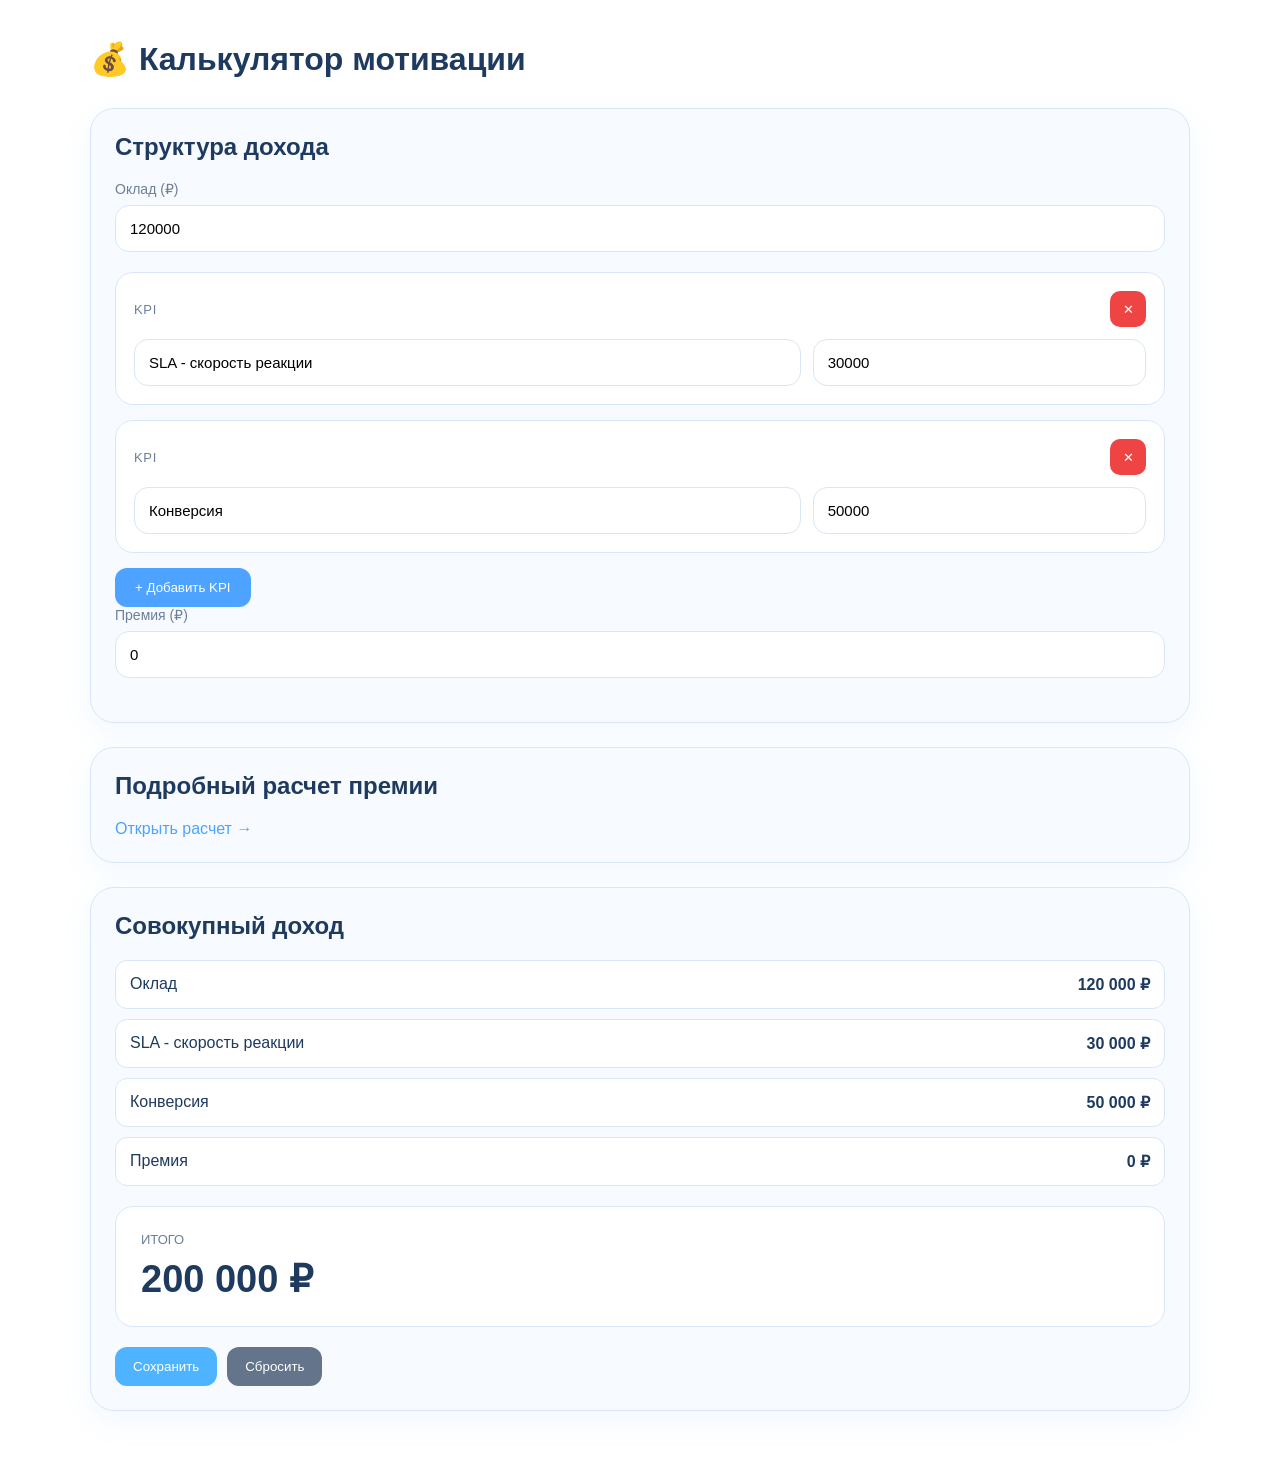
==== index.html @ 9e6716f8 "Add files via upload" ====
<!DOCTYPE html>
<html lang="ru">

<head>
    <meta charset="UTF-8">
    <meta name="viewport" content="width=device-width, initial-scale=1.0">
    <title>Калькулятор мотивации</title>

    <link rel="stylesheet" href="styles.css">
</head>

<body>

<div class="container">

    <h1>💰 Калькулятор мотивации</h1>

    <div class="card">

        <h2>Структура дохода</h2>

        <div class="field-group">

            <label>Оклад (₽)</label>

            <input
                type="number"
                id="salary"
                value="120000"
                placeholder="Введите оклад">

        </div>

        <div id="kpiContainer">

        </div>

        <button
            class="add-btn"
            onclick="addKPI()">

            + Добавить KPI

        </button>

        <div class="field-group premium-block">

            <label>Премия (₽)</label>

            <input
                type="number"
                id="premiumAmount"
                value="0"
                placeholder="Введите сумму премии">

        </div>

    </div>

    <div class="card">

        <h2>Подробный расчет премии</h2>

        <input
            type="hidden"
            id="premiumLink"
            value="https://lesookaya.github.io/-sales--/premium-calculator/">

        <div id="linkPreview"></div>

    </div>

    <div class="card">

        <h2>Совокупный доход</h2>

        <div
            id="incomeBreakdown"
            class="income-breakdown">

        </div>

        <div class="metric">

            <div class="metric-title">

                ИТОГО

            </div>

            <div
                class="metric-value"
                id="totalIncome">

                0 ₽

            </div>

        </div>

        <div class="footer">

            <button
                class="save-btn"
                onclick="saveSettings()">

                Сохранить

            </button>

            <button
                class="reset-btn"
                onclick="resetSettings()">

                Сбросить

            </button>

        </div>

    </div>

</div>

<script src="script.js"></script>

</body>

</html>
---- styles.css ----
:root {

    --bg: #ffffff;

    --card: #f7fbff;

    --card-hover: #eef7ff;

    --accent: #4da3ff;

    --accent-hover: #2f8df7;

    --success: #4fb4ff;

    --danger: #ef4444;

    --text: #1e3a5f;

    --muted: #6b7f99;

    --border: #d7e7f7;

}

* {

    margin: 0;
    padding: 0;
    box-sizing: border-box;

}

body {

    font-family: Inter, Segoe UI, sans-serif;

    background: var(--bg);

    color: var(--text);

    padding: 40px;

}

.container {

    max-width: 1100px;

    margin: 0 auto;

}

h1 {

    margin-bottom: 30px;

}

h2 {

    margin-bottom: 20px;

}

.card {

    background: var(--card);

    border: 1px solid var(--border);

    border-radius: 24px;

    padding: 24px;

    margin-bottom: 24px;

    box-shadow: 0 10px 30px rgba(77,163,255,.08);

}

.field-group {

    margin-bottom: 20px;

}

label {

    display: block;

    margin-bottom: 8px;

    color: var(--muted);

    font-size: 14px;

}

input {

    width: 100%;

    padding: 14px;

    border-radius: 14px;

    border: 1px solid var(--border);

    background: white;

    font-size: 15px;

}

input:focus {

    outline: none;

    border-color: var(--accent);

}

.kpi-card {

    background: white;

    border: 1px solid var(--border);

    border-radius: 18px;

    padding: 18px;

    margin-bottom: 15px;

    transition: .2s;

}

.kpi-card:hover {

    background: var(--card-hover);

}

.kpi-header {

    display: flex;

    justify-content: space-between;

    align-items: center;

    margin-bottom: 12px;

}

.kpi-title {

    font-size: 13px;

    color: var(--muted);

    text-transform: uppercase;

    letter-spacing: .05em;

}

.kpi-grid {

    display: grid;

    grid-template-columns: 2fr 1fr;

    gap: 12px;

}

button {

    border: none;

    cursor: pointer;

    transition: .2s;

}

.add-btn {

    background: var(--accent);

    color: white;

    padding: 12px 20px;

    border-radius: 12px;

}

.add-btn:hover {

    background: var(--accent-hover);

}

.delete-btn {

    background: var(--danger);

    color: white;

    width: 36px;

    height: 36px;

    border-radius: 10px;

}

.metric {

    background: white;

    border: 1px solid var(--border);

    border-radius: 18px;

    padding: 25px;

    margin-top: 20px;

}

.metric-title {

    color: var(--muted);

    font-size: 13px;

}

.metric-value {

    font-size: 38px;

    font-weight: 700;

    margin-top: 10px;

}

.income-breakdown {

    display: flex;

    flex-direction: column;

    gap: 10px;

}

.income-row {

    display: flex;

    justify-content: space-between;

    background: white;

    padding: 14px;

    border-radius: 12px;

    border: 1px solid var(--border);

}

.footer {

    display: flex;

    gap: 10px;

    margin-top: 20px;

}

.save-btn {

    background: var(--success);

    color: white;

    padding: 12px 18px;

    border-radius: 12px;

}

.reset-btn {

    background: #64748b;

    color: white;

    padding: 12px 18px;

    border-radius: 12px;

}

#linkPreview {

    margin-top: 12px;

}

#linkPreview a {

    color: var(--accent);

    text-decoration: none;

}

@media(max-width:768px){

    body{

        padding:15px;

    }

    .kpi-grid{

        grid-template-columns:1fr;

    }

    .metric-value{

        font-size:28px;

    }

}
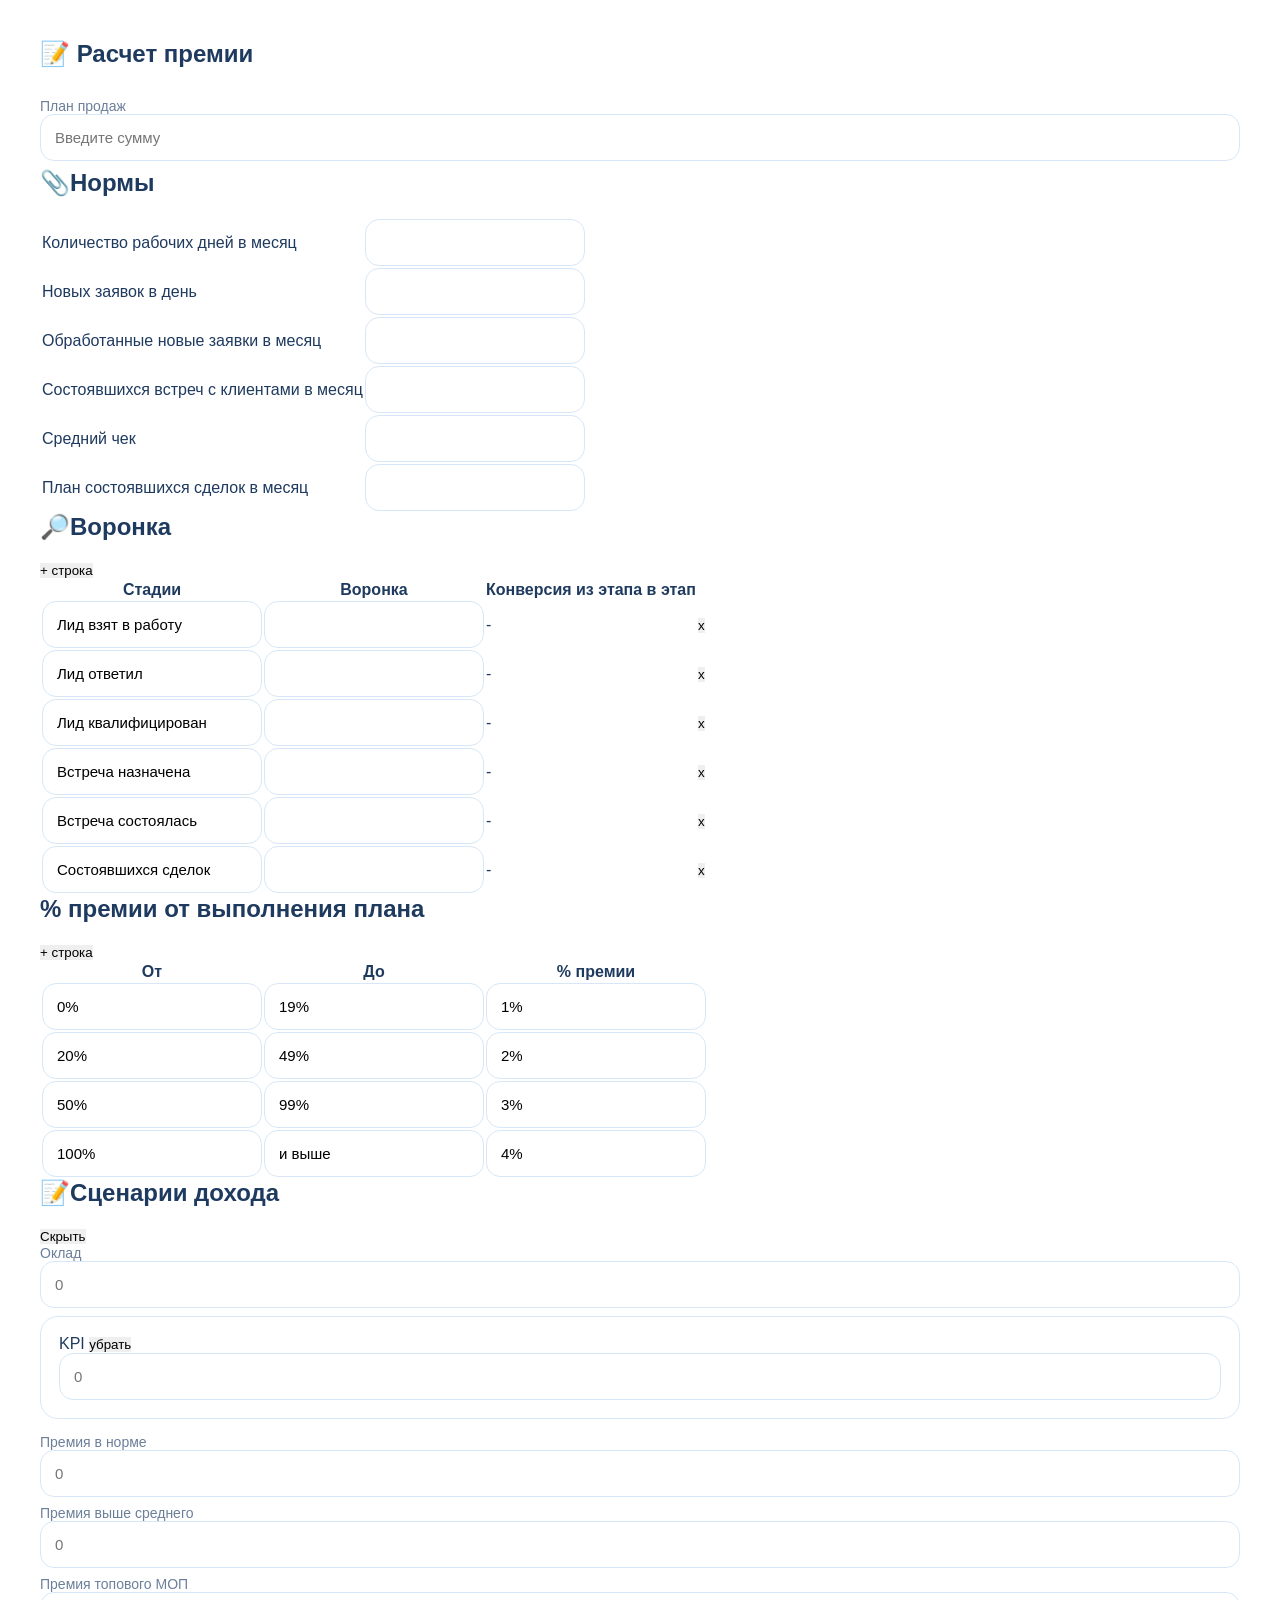
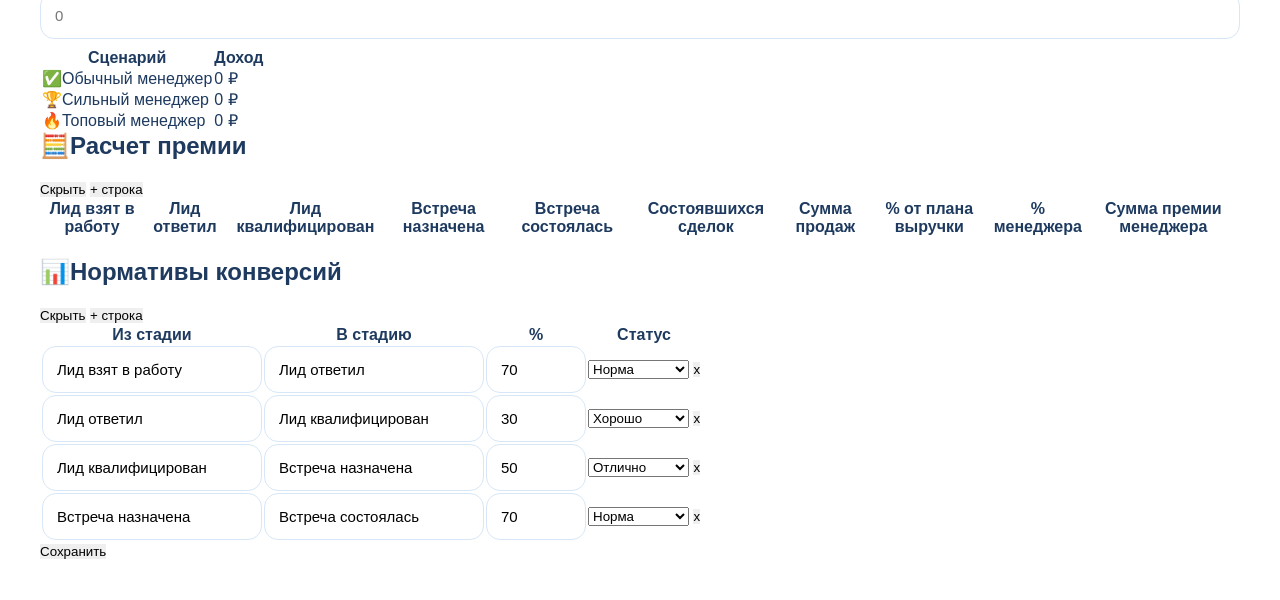
==== commit 2794c661: "premium-calculator/index.html" ====
--- a/index.html
+++ b/index.html
@@ -1,129 +1,459 @@
 <!DOCTYPE html>
 <html lang="ru">
-
 <head>
-    <meta charset="UTF-8">
-    <meta name="viewport" content="width=device-width, initial-scale=1.0">
-    <title>Калькулятор мотивации</title>
-
-    <link rel="stylesheet" href="styles.css">
+  <meta charset="UTF-8">
+  <meta name="viewport" content="width=device-width, initial-scale=1.0">
+  <title>Расчет премии</title>
+  <link rel="stylesheet" href="styles.css">
 </head>
-
 <body>
-
-<div class="container">
-
-    <h1>💰 Калькулятор мотивации</h1>
-
-    <div class="card">
-
-        <h2>Структура дохода</h2>
-
-        <div class="field-group">
-
-            <label>Оклад (₽)</label>
-
-            <input
-                type="number"
-                id="salary"
-                value="120000"
-                placeholder="Введите оклад">
-
-        </div>
-
-        <div id="kpiContainer">
-
-        </div>
-
-        <button
-            class="add-btn"
-            onclick="addKPI()">
-
-            + Добавить KPI
-
-        </button>
-
-        <div class="field-group premium-block">
-
-            <label>Премия (₽)</label>
-
-            <input
-                type="number"
-                id="premiumAmount"
-                value="0"
-                placeholder="Введите сумму премии">
-
-        </div>
-
-    </div>
-
-    <div class="card">
-
-        <h2>Подробный расчет премии</h2>
-
-        <input
-            type="hidden"
-            id="premiumLink"
-            value="https://lesookaya.github.io/-sales--/premium-calculator/">
-
-        <div id="linkPreview"></div>
-
-    </div>
-
-    <div class="card">
-
-        <h2>Совокупный доход</h2>
-
-        <div
-            id="incomeBreakdown"
-            class="income-breakdown">
-
-        </div>
-
-        <div class="metric">
-
-            <div class="metric-title">
-
-                ИТОГО
-
+  <main class="page">
+    <section class="page-header">
+      <h1>📝 Расчет премии</h1>
+      <label class="sales-plan">
+        <span>План продаж</span>
+        <input id="salesPlan" class="money-input" type="text" inputmode="numeric" placeholder="Введите сумму">
+      </label>
+    </section>
+
+    <section class="tables-grid">
+      <div class="table-block">
+        <div class="table-title-row">
+          <h2>📎Нормы</h2>
+        </div>
+        <div class="table-wrap">
+          <table id="normsTable">
+            <tbody>
+              <tr>
+                <td>Количество рабочих дней в месяц</td>
+                <td><input id="workDays" type="number" min="0" step="1"></td>
+              </tr>
+              <tr>
+                <td>Новых заявок в день</td>
+                <td><input id="newRequestsPerDay" type="number" min="0" step="1"></td>
+              </tr>
+              <tr>
+                <td>Обработанные новые заявки в месяц</td>
+                <td><input id="processedRequests" class="calculated-input" type="text" readonly></td>
+              </tr>
+              <tr>
+                <td>Состоявшихся встреч с клиентами в месяц</td>
+                <td><input id="monthlyMeetings" class="calculated-input" type="text" readonly></td>
+              </tr>
+              <tr>
+                <td>Средний чек</td>
+                <td><input id="averageCheck" class="money-input" type="text" inputmode="numeric"></td>
+              </tr>
+              <tr>
+                <td>План состоявшихся сделок в месяц</td>
+                <td><input id="plannedDeals" type="number" min="0" step="1"></td>
+              </tr>
+            </tbody>
+          </table>
+        </div>
+      </div>
+
+      <div class="table-block">
+        <div class="table-title-row">
+          <h2>🔎Воронка</h2>
+          <button class="secondary-button" type="button" id="addFunnelRow">+ строка</button>
+        </div>
+        <div class="table-wrap">
+          <table id="funnelTable">
+            <thead>
+              <tr>
+                <th>Стадии</th>
+                <th>Воронка</th>
+                <th>Конверсия из этапа в этап</th>
+                <th class="action-column"></th>
+              </tr>
+            </thead>
+            <tbody>
+              <tr>
+                <td><input type="text" value="Лид взят в работу"></td>
+                <td><input class="funnel-value" type="number" min="0" step="1"></td>
+                <td class="conversion">-</td>
+                <td><button class="icon-button remove-row" type="button" aria-label="Удалить строку">x</button></td>
+              </tr>
+              <tr>
+                <td><input type="text" value="Лид ответил"></td>
+                <td><input class="funnel-value" type="number" min="0" step="1"></td>
+                <td class="conversion">-</td>
+                <td><button class="icon-button remove-row" type="button" aria-label="Удалить строку">x</button></td>
+              </tr>
+              <tr>
+                <td><input type="text" value="Лид квалифицирован"></td>
+                <td><input class="funnel-value" type="number" min="0" step="1"></td>
+                <td class="conversion">-</td>
+                <td><button class="icon-button remove-row" type="button" aria-label="Удалить строку">x</button></td>
+              </tr>
+              <tr>
+                <td><input type="text" value="Встреча назначена"></td>
+                <td><input class="funnel-value" type="number" min="0" step="1"></td>
+                <td class="conversion">-</td>
+                <td><button class="icon-button remove-row" type="button" aria-label="Удалить строку">x</button></td>
+              </tr>
+              <tr>
+                <td><input type="text" value="Встреча состоялась"></td>
+                <td><input class="funnel-value" type="number" min="0" step="1"></td>
+                <td class="conversion">-</td>
+                <td><button class="icon-button remove-row" type="button" aria-label="Удалить строку">x</button></td>
+              </tr>
+              <tr>
+                <td><input type="text" value="Состоявшихся сделок"></td>
+                <td><input class="funnel-value" type="number" min="0" step="1"></td>
+                <td class="conversion">-</td>
+                <td><button class="icon-button remove-row" type="button" aria-label="Удалить строку">x</button></td>
+              </tr>
+            </tbody>
+          </table>
+        </div>
+      </div>
+    </section>
+
+    <section class="table-block bonus-block">
+      <div class="table-title-row">
+        <h2>% премии от выполнения плана</h2>
+        <button class="secondary-button" type="button" id="addBonusRow">+ строка</button>
+      </div>
+      <div class="table-wrap">
+        <table id="bonusTable">
+          <thead>
+            <tr>
+              <th>От</th>
+              <th>До</th>
+              <th>% премии</th>
+            </tr>
+          </thead>
+          <tbody>
+            <tr class="bonus-low">
+              <td><input type="text" value="0%"></td>
+              <td><input type="text" value="19%"></td>
+              <td><input type="text" value="1%"></td>
+            </tr>
+            <tr class="bonus-middle">
+              <td><input type="text" value="20%"></td>
+              <td><input type="text" value="49%"></td>
+              <td><input type="text" value="2%"></td>
+            </tr>
+            <tr class="bonus-good">
+              <td><input type="text" value="50%"></td>
+              <td><input type="text" value="99%"></td>
+              <td><input type="text" value="3%"></td>
+            </tr>
+            <tr class="bonus-best">
+              <td><input type="text" value="100%"></td>
+              <td><input type="text" value="и выше"></td>
+              <td><input type="text" value="4%"></td>
+            </tr>
+          </tbody>
+        </table>
+      </div>
+    </section>
+
+    <section class="table-block income-scenarios-block">
+      <div class="table-title-row">
+        <h2>📝Сценарии дохода</h2>
+        <button class="secondary-button" type="button" id="toggleIncomeScenarios">Скрыть</button>
+      </div>
+      <div class="income-content">
+        <div class="income-cards">
+          <label class="income-card">
+            <span>Оклад</span>
+            <input id="salaryInput" class="money-input" type="text" inputmode="numeric" placeholder="0">
+          </label>
+          <div class="income-card kpi-card" id="kpiCard">
+            <div class="income-card-top">
+              <span>KPI</span>
+              <button class="small-text-button" type="button" id="hideKpi">убрать</button>
             </div>
-
-            <div
-                class="metric-value"
-                id="totalIncome">
-
-                0 ₽
-
-            </div>
-
-        </div>
-
-        <div class="footer">
-
-            <button
-                class="save-btn"
-                onclick="saveSettings()">
-
-                Сохранить
-
-            </button>
-
-            <button
-                class="reset-btn"
-                onclick="resetSettings()">
-
-                Сбросить
-
-            </button>
-
-        </div>
-
-    </div>
-
-</div>
-
-<script src="script.js"></script>
-
+            <input id="kpiInput" class="money-input" type="text" inputmode="numeric" placeholder="0">
+          </div>
+          <button class="secondary-button restore-kpi-button" type="button" id="showKpi" hidden>Вернуть KPI</button>
+          <label class="income-card">
+            <span>Премия в норме</span>
+            <input id="normalPremiumInput" class="money-input" type="text" inputmode="numeric" placeholder="0">
+          </label>
+          <label class="income-card">
+            <span>Премия выше среднего</span>
+            <input id="strongPremiumInput" class="money-input" type="text" inputmode="numeric" placeholder="0">
+          </label>
+          <label class="income-card">
+            <span>Премия топового МОП</span>
+            <input id="topPremiumInput" class="money-input" type="text" inputmode="numeric" placeholder="0">
+          </label>
+        </div>
+        <div class="table-wrap">
+          <table id="incomeScenariosTable">
+            <thead>
+              <tr>
+                <th>Сценарий</th>
+                <th>Доход</th>
+              </tr>
+            </thead>
+            <tbody>
+              <tr class="income-normal-row">
+                <td>✅Обычный менеджер</td>
+                <td id="normalIncome">0 ₽</td>
+              </tr>
+              <tr class="income-strong-row">
+                <td>🏆Сильный менеджер</td>
+                <td id="strongIncome">0 ₽</td>
+              </tr>
+              <tr class="income-top-row">
+                <td>🔥Топовый менеджер</td>
+                <td id="topIncome">0 ₽</td>
+              </tr>
+            </tbody>
+          </table>
+        </div>
+      </div>
+    </section>
+
+    <section class="table-block calculation-block">
+      <div class="table-title-row">
+        <h2>🧮Расчет премии</h2>
+        <div class="title-actions">
+          <button class="secondary-button" type="button" id="toggleCalculationTable">Скрыть</button>
+          <button class="secondary-button" type="button" id="addCalculationRow">+ строка</button>
+        </div>
+      </div>
+      <div class="table-wrap wide-table-wrap">
+        <table id="calculationTable">
+          <thead>
+            <tr>
+              <th>Лид взят в работу</th>
+              <th>Лид ответил</th>
+              <th>Лид квалифицирован</th>
+              <th>Встреча назначена</th>
+              <th>Встреча состоялась</th>
+              <th>Состоявшихся сделок</th>
+              <th>Сумма продаж</th>
+              <th>% от плана выручки</th>
+              <th>% менеджера</th>
+              <th>Сумма премии менеджера</th>
+            </tr>
+          </thead>
+          <tbody>
+            <tr>
+              <td data-field="leads"></td>
+              <td data-field="answered"></td>
+              <td data-field="qualified"></td>
+              <td data-field="meetingSet"></td>
+              <td data-field="meetingDone"></td>
+              <td data-field="deals"></td>
+              <td data-field="sales"></td>
+              <td data-field="planPercent"></td>
+              <td data-field="managerPercent"></td>
+              <td data-field="premium"></td>
+            </tr>
+            <tr>
+              <td data-field="leads"></td>
+              <td data-field="answered"></td>
+              <td data-field="qualified"></td>
+              <td data-field="meetingSet"></td>
+              <td data-field="meetingDone"></td>
+              <td data-field="deals"></td>
+              <td data-field="sales"></td>
+              <td data-field="planPercent"></td>
+              <td data-field="managerPercent"></td>
+              <td data-field="premium"></td>
+            </tr>
+            <tr>
+              <td data-field="leads"></td>
+              <td data-field="answered"></td>
+              <td data-field="qualified"></td>
+              <td data-field="meetingSet"></td>
+              <td data-field="meetingDone"></td>
+              <td data-field="deals"></td>
+              <td data-field="sales"></td>
+              <td data-field="planPercent"></td>
+              <td data-field="managerPercent"></td>
+              <td data-field="premium"></td>
+            </tr>
+            <tr>
+              <td data-field="leads"></td>
+              <td data-field="answered"></td>
+              <td data-field="qualified"></td>
+              <td data-field="meetingSet"></td>
+              <td data-field="meetingDone"></td>
+              <td data-field="deals"></td>
+              <td data-field="sales"></td>
+              <td data-field="planPercent"></td>
+              <td data-field="managerPercent"></td>
+              <td data-field="premium"></td>
+            </tr>
+            <tr>
+              <td data-field="leads"></td>
+              <td data-field="answered"></td>
+              <td data-field="qualified"></td>
+              <td data-field="meetingSet"></td>
+              <td data-field="meetingDone"></td>
+              <td data-field="deals"></td>
+              <td data-field="sales"></td>
+              <td data-field="planPercent"></td>
+              <td data-field="managerPercent"></td>
+              <td data-field="premium"></td>
+            </tr>
+            <tr>
+              <td data-field="leads"></td>
+              <td data-field="answered"></td>
+              <td data-field="qualified"></td>
+              <td data-field="meetingSet"></td>
+              <td data-field="meetingDone"></td>
+              <td data-field="deals"></td>
+              <td data-field="sales"></td>
+              <td data-field="planPercent"></td>
+              <td data-field="managerPercent"></td>
+              <td data-field="premium"></td>
+            </tr>
+            <tr>
+              <td data-field="leads"></td>
+              <td data-field="answered"></td>
+              <td data-field="qualified"></td>
+              <td data-field="meetingSet"></td>
+              <td data-field="meetingDone"></td>
+              <td data-field="deals"></td>
+              <td data-field="sales"></td>
+              <td data-field="planPercent"></td>
+              <td data-field="managerPercent"></td>
+              <td data-field="premium"></td>
+            </tr>
+            <tr>
+              <td data-field="leads"></td>
+              <td data-field="answered"></td>
+              <td data-field="qualified"></td>
+              <td data-field="meetingSet"></td>
+              <td data-field="meetingDone"></td>
+              <td data-field="deals"></td>
+              <td data-field="sales"></td>
+              <td data-field="planPercent"></td>
+              <td data-field="managerPercent"></td>
+              <td data-field="premium"></td>
+            </tr>
+            <tr>
+              <td data-field="leads"></td>
+              <td data-field="answered"></td>
+              <td data-field="qualified"></td>
+              <td data-field="meetingSet"></td>
+              <td data-field="meetingDone"></td>
+              <td data-field="deals"></td>
+              <td data-field="sales"></td>
+              <td data-field="planPercent"></td>
+              <td data-field="managerPercent"></td>
+              <td data-field="premium"></td>
+            </tr>
+            <tr>
+              <td data-field="leads"></td>
+              <td data-field="answered"></td>
+              <td data-field="qualified"></td>
+              <td data-field="meetingSet"></td>
+              <td data-field="meetingDone"></td>
+              <td data-field="deals"></td>
+              <td data-field="sales"></td>
+              <td data-field="planPercent"></td>
+              <td data-field="managerPercent"></td>
+              <td data-field="premium"></td>
+            </tr>
+          </tbody>
+        </table>
+      </div>
+    </section>
+
+    <section class="table-block conversion-standards-block">
+      <div class="table-title-row">
+        <h2>📊Нормативы конверсий</h2>
+        <div class="title-actions">
+          <button class="secondary-button" type="button" id="toggleConversionStandards">Скрыть</button>
+          <button class="secondary-button" type="button" id="addConversionStandardRow">+ строка</button>
+        </div>
+      </div>
+      <div class="table-wrap">
+        <table id="conversionStandardsTable">
+          <thead>
+            <tr>
+              <th>Из стадии</th>
+              <th>В стадию</th>
+              <th>%</th>
+              <th>Статус</th>
+            </tr>
+          </thead>
+          <tbody>
+            <tr data-status="normal">
+              <td><input type="text" value="Лид взят в работу"></td>
+              <td><input type="text" value="Лид ответил"></td>
+              <td class="percent-cell"><input class="standard-percent" type="number" min="0" max="100" step="0.1" value="70"></td>
+              <td>
+                <div class="status-actions">
+                  <select class="standard-status">
+                    <option value="below">Ниже нормы</option>
+                    <option value="normal" selected>Норма</option>
+                    <option value="good">Хорошо</option>
+                    <option value="excellent">Отлично</option>
+                  </select>
+                  <button class="icon-button remove-standard-row" type="button" aria-label="Удалить строку">x</button>
+                </div>
+              </td>
+            </tr>
+            <tr data-status="good">
+              <td><input type="text" value="Лид ответил"></td>
+              <td><input type="text" value="Лид квалифицирован"></td>
+              <td class="percent-cell"><input class="standard-percent" type="number" min="0" max="100" step="0.1" value="30"></td>
+              <td>
+                <div class="status-actions">
+                  <select class="standard-status">
+                    <option value="below">Ниже нормы</option>
+                    <option value="normal">Норма</option>
+                    <option value="good" selected>Хорошо</option>
+                    <option value="excellent">Отлично</option>
+                  </select>
+                  <button class="icon-button remove-standard-row" type="button" aria-label="Удалить строку">x</button>
+                </div>
+              </td>
+            </tr>
+            <tr data-status="excellent">
+              <td><input type="text" value="Лид квалифицирован"></td>
+              <td><input type="text" value="Встреча назначена"></td>
+              <td class="percent-cell"><input class="standard-percent" type="number" min="0" max="100" step="0.1" value="50"></td>
+              <td>
+                <div class="status-actions">
+                  <select class="standard-status">
+                    <option value="below">Ниже нормы</option>
+                    <option value="normal">Норма</option>
+                    <option value="good">Хорошо</option>
+                    <option value="excellent" selected>Отлично</option>
+                  </select>
+                  <button class="icon-button remove-standard-row" type="button" aria-label="Удалить строку">x</button>
+                </div>
+              </td>
+            </tr>
+            <tr data-status="normal">
+              <td><input type="text" value="Встреча назначена"></td>
+              <td><input type="text" value="Встреча состоялась"></td>
+              <td class="percent-cell"><input class="standard-percent" type="number" min="0" max="100" step="0.1" value="70"></td>
+              <td>
+                <div class="status-actions">
+                  <select class="standard-status">
+                    <option value="below">Ниже нормы</option>
+                    <option value="normal" selected>Норма</option>
+                    <option value="good">Хорошо</option>
+                    <option value="excellent">Отлично</option>
+                  </select>
+                  <button class="icon-button remove-standard-row" type="button" aria-label="Удалить строку">x</button>
+                </div>
+              </td>
+            </tr>
+          </tbody>
+        </table>
+      </div>
+    </section>
+
+    <section class="save-section">
+      <button class="save-button" type="button" id="saveData">Сохранить</button>
+      <span class="save-status" id="saveStatus" aria-live="polite"></span>
+    </section>
+  </main>
+
+  <script src="script.js"></script>
 </body>
-
 </html>
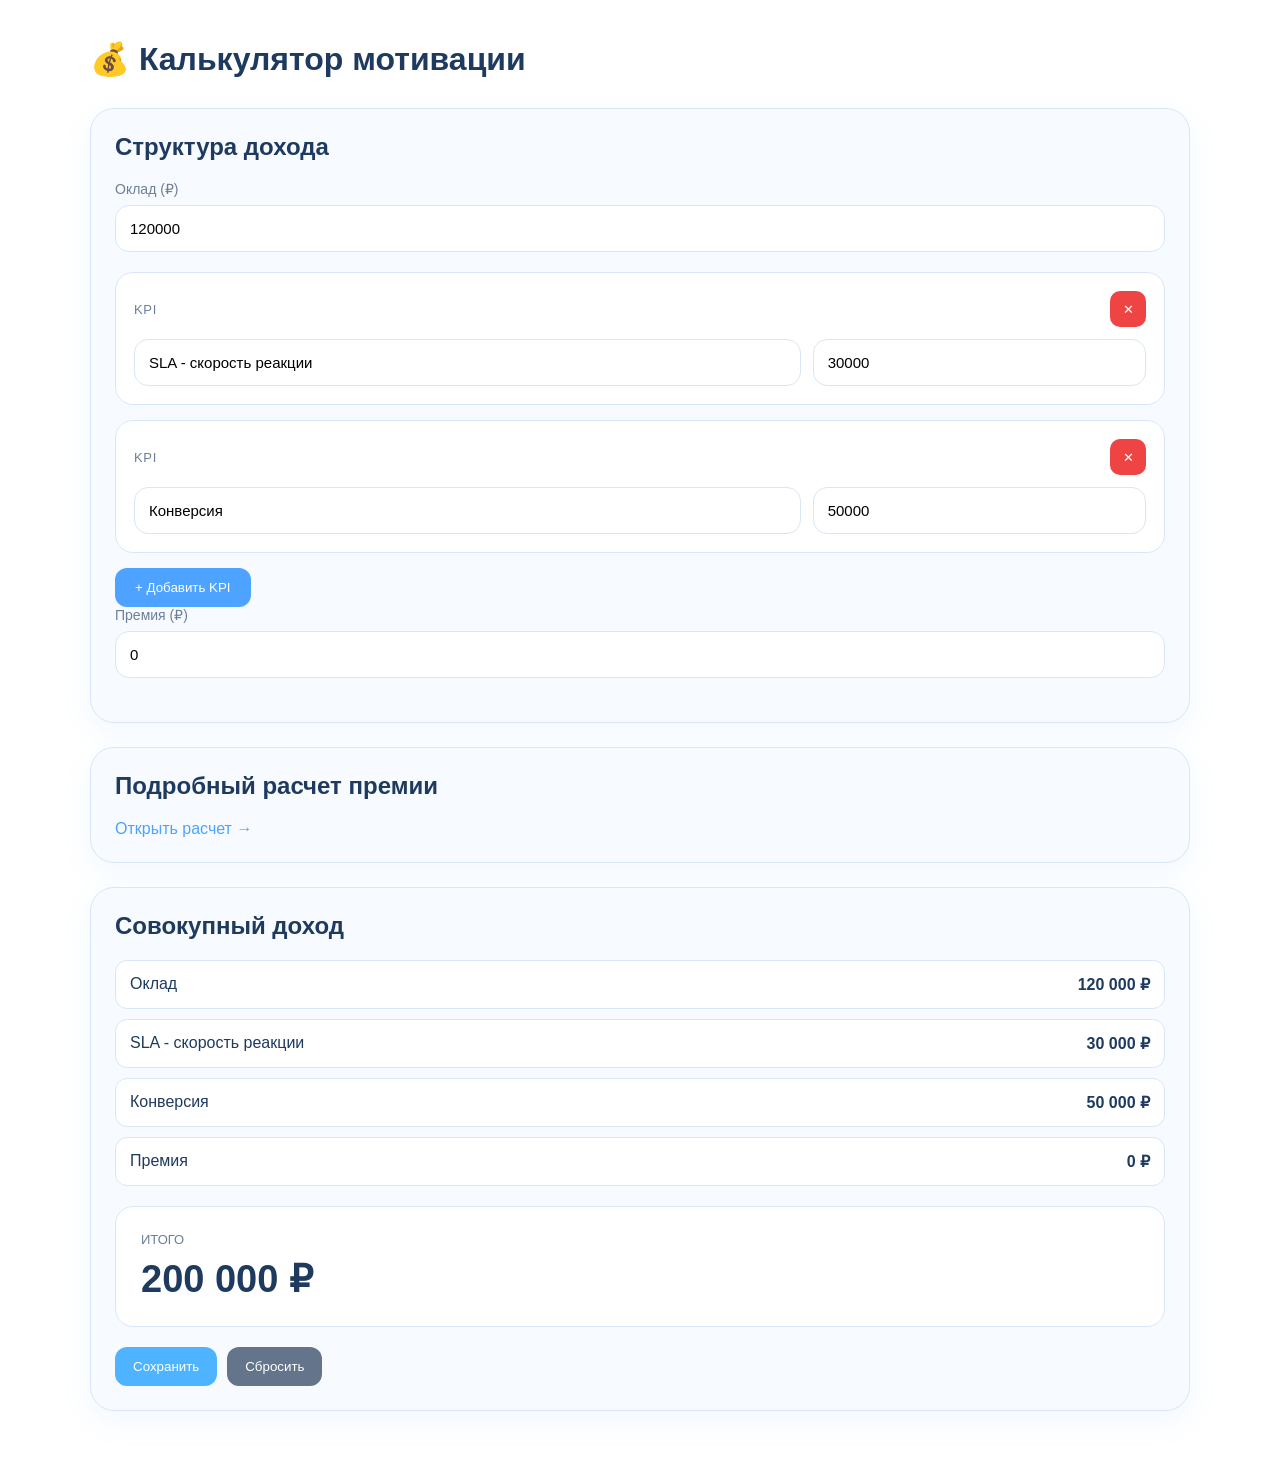
==== commit 9afdec8e: "Add files via upload" ====
--- a/index.html
+++ b/index.html
@@ -1,459 +1,129 @@
 <!DOCTYPE html>
 <html lang="ru">
+
 <head>
-  <meta charset="UTF-8">
-  <meta name="viewport" content="width=device-width, initial-scale=1.0">
-  <title>Расчет премии</title>
-  <link rel="stylesheet" href="styles.css">
+    <meta charset="UTF-8">
+    <meta name="viewport" content="width=device-width, initial-scale=1.0">
+    <title>Калькулятор мотивации</title>
+
+    <link rel="stylesheet" href="styles.css">
 </head>
+
 <body>
-  <main class="page">
-    <section class="page-header">
-      <h1>📝 Расчет премии</h1>
-      <label class="sales-plan">
-        <span>План продаж</span>
-        <input id="salesPlan" class="money-input" type="text" inputmode="numeric" placeholder="Введите сумму">
-      </label>
-    </section>
 
-    <section class="tables-grid">
-      <div class="table-block">
-        <div class="table-title-row">
-          <h2>📎Нормы</h2>
+<div class="container">
+
+    <h1>💰 Калькулятор мотивации</h1>
+
+    <div class="card">
+
+        <h2>Структура дохода</h2>
+
+        <div class="field-group">
+
+            <label>Оклад (₽)</label>
+
+            <input
+                type="number"
+                id="salary"
+                value="120000"
+                placeholder="Введите оклад">
+
         </div>
-        <div class="table-wrap">
-          <table id="normsTable">
-            <tbody>
-              <tr>
-                <td>Количество рабочих дней в месяц</td>
-                <td><input id="workDays" type="number" min="0" step="1"></td>
-              </tr>
-              <tr>
-                <td>Новых заявок в день</td>
-                <td><input id="newRequestsPerDay" type="number" min="0" step="1"></td>
-              </tr>
-              <tr>
-                <td>Обработанные новые заявки в месяц</td>
-                <td><input id="processedRequests" class="calculated-input" type="text" readonly></td>
-              </tr>
-              <tr>
-                <td>Состоявшихся встреч с клиентами в месяц</td>
-                <td><input id="monthlyMeetings" class="calculated-input" type="text" readonly></td>
-              </tr>
-              <tr>
-                <td>Средний чек</td>
-                <td><input id="averageCheck" class="money-input" type="text" inputmode="numeric"></td>
-              </tr>
-              <tr>
-                <td>План состоявшихся сделок в месяц</td>
-                <td><input id="plannedDeals" type="number" min="0" step="1"></td>
-              </tr>
-            </tbody>
-          </table>
+
+        <div id="kpiContainer">
+
         </div>
-      </div>
 
-      <div class="table-block">
-        <div class="table-title-row">
-          <h2>🔎Воронка</h2>
-          <button class="secondary-button" type="button" id="addFunnelRow">+ строка</button>
+        <button
+            class="add-btn"
+            onclick="addKPI()">
+
+            + Добавить KPI
+
+        </button>
+
+        <div class="field-group premium-block">
+
+            <label>Премия (₽)</label>
+
+            <input
+                type="number"
+                id="premiumAmount"
+                value="0"
+                placeholder="Введите сумму премии">
+
         </div>
-        <div class="table-wrap">
-          <table id="funnelTable">
-            <thead>
-              <tr>
-                <th>Стадии</th>
-                <th>Воронка</th>
-                <th>Конверсия из этапа в этап</th>
-                <th class="action-column"></th>
-              </tr>
-            </thead>
-            <tbody>
-              <tr>
-                <td><input type="text" value="Лид взят в работу"></td>
-                <td><input class="funnel-value" type="number" min="0" step="1"></td>
-                <td class="conversion">-</td>
-                <td><button class="icon-button remove-row" type="button" aria-label="Удалить строку">x</button></td>
-              </tr>
-              <tr>
-                <td><input type="text" value="Лид ответил"></td>
-                <td><input class="funnel-value" type="number" min="0" step="1"></td>
-                <td class="conversion">-</td>
-                <td><button class="icon-button remove-row" type="button" aria-label="Удалить строку">x</button></td>
-              </tr>
-              <tr>
-                <td><input type="text" value="Лид квалифицирован"></td>
-                <td><input class="funnel-value" type="number" min="0" step="1"></td>
-                <td class="conversion">-</td>
-                <td><button class="icon-button remove-row" type="button" aria-label="Удалить строку">x</button></td>
-              </tr>
-              <tr>
-                <td><input type="text" value="Встреча назначена"></td>
-                <td><input class="funnel-value" type="number" min="0" step="1"></td>
-                <td class="conversion">-</td>
-                <td><button class="icon-button remove-row" type="button" aria-label="Удалить строку">x</button></td>
-              </tr>
-              <tr>
-                <td><input type="text" value="Встреча состоялась"></td>
-                <td><input class="funnel-value" type="number" min="0" step="1"></td>
-                <td class="conversion">-</td>
-                <td><button class="icon-button remove-row" type="button" aria-label="Удалить строку">x</button></td>
-              </tr>
-              <tr>
-                <td><input type="text" value="Состоявшихся сделок"></td>
-                <td><input class="funnel-value" type="number" min="0" step="1"></td>
-                <td class="conversion">-</td>
-                <td><button class="icon-button remove-row" type="button" aria-label="Удалить строку">x</button></td>
-              </tr>
-            </tbody>
-          </table>
+
+    </div>
+
+    <div class="card">
+
+        <h2>Подробный расчет премии</h2>
+
+        <input
+            type="hidden"
+            id="premiumLink"
+            value="https://lesookaya.github.io/-sales--/premium-calculator/">
+
+        <div id="linkPreview"></div>
+
+    </div>
+
+    <div class="card">
+
+        <h2>Совокупный доход</h2>
+
+        <div
+            id="incomeBreakdown"
+            class="income-breakdown">
+
         </div>
-      </div>
-    </section>
 
-    <section class="table-block bonus-block">
-      <div class="table-title-row">
-        <h2>% премии от выполнения плана</h2>
-        <button class="secondary-button" type="button" id="addBonusRow">+ строка</button>
-      </div>
-      <div class="table-wrap">
-        <table id="bonusTable">
-          <thead>
-            <tr>
-              <th>От</th>
-              <th>До</th>
-              <th>% премии</th>
-            </tr>
-          </thead>
-          <tbody>
-            <tr class="bonus-low">
-              <td><input type="text" value="0%"></td>
-              <td><input type="text" value="19%"></td>
-              <td><input type="text" value="1%"></td>
-            </tr>
-            <tr class="bonus-middle">
-              <td><input type="text" value="20%"></td>
-              <td><input type="text" value="49%"></td>
-              <td><input type="text" value="2%"></td>
-            </tr>
-            <tr class="bonus-good">
-              <td><input type="text" value="50%"></td>
-              <td><input type="text" value="99%"></td>
-              <td><input type="text" value="3%"></td>
-            </tr>
-            <tr class="bonus-best">
-              <td><input type="text" value="100%"></td>
-              <td><input type="text" value="и выше"></td>
-              <td><input type="text" value="4%"></td>
-            </tr>
-          </tbody>
-        </table>
-      </div>
-    </section>
+        <div class="metric">
 
-    <section class="table-block income-scenarios-block">
-      <div class="table-title-row">
-        <h2>📝Сценарии дохода</h2>
-        <button class="secondary-button" type="button" id="toggleIncomeScenarios">Скрыть</button>
-      </div>
-      <div class="income-content">
-        <div class="income-cards">
-          <label class="income-card">
-            <span>Оклад</span>
-            <input id="salaryInput" class="money-input" type="text" inputmode="numeric" placeholder="0">
-          </label>
-          <div class="income-card kpi-card" id="kpiCard">
-            <div class="income-card-top">
-              <span>KPI</span>
-              <button class="small-text-button" type="button" id="hideKpi">убрать</button>
+            <div class="metric-title">
+
+                ИТОГО
+
             </div>
-            <input id="kpiInput" class="money-input" type="text" inputmode="numeric" placeholder="0">
-          </div>
-          <button class="secondary-button restore-kpi-button" type="button" id="showKpi" hidden>Вернуть KPI</button>
-          <label class="income-card">
-            <span>Премия в норме</span>
-            <input id="normalPremiumInput" class="money-input" type="text" inputmode="numeric" placeholder="0">
-          </label>
-          <label class="income-card">
-            <span>Премия выше среднего</span>
-            <input id="strongPremiumInput" class="money-input" type="text" inputmode="numeric" placeholder="0">
-          </label>
-          <label class="income-card">
-            <span>Премия топового МОП</span>
-            <input id="topPremiumInput" class="money-input" type="text" inputmode="numeric" placeholder="0">
-          </label>
+
+            <div
+                class="metric-value"
+                id="totalIncome">
+
+                0 ₽
+
+            </div>
+
         </div>
-        <div class="table-wrap">
-          <table id="incomeScenariosTable">
-            <thead>
-              <tr>
-                <th>Сценарий</th>
-                <th>Доход</th>
-              </tr>
-            </thead>
-            <tbody>
-              <tr class="income-normal-row">
-                <td>✅Обычный менеджер</td>
-                <td id="normalIncome">0 ₽</td>
-              </tr>
-              <tr class="income-strong-row">
-                <td>🏆Сильный менеджер</td>
-                <td id="strongIncome">0 ₽</td>
-              </tr>
-              <tr class="income-top-row">
-                <td>🔥Топовый менеджер</td>
-                <td id="topIncome">0 ₽</td>
-              </tr>
-            </tbody>
-          </table>
+
+        <div class="footer">
+
+            <button
+                class="save-btn"
+                onclick="saveSettings()">
+
+                Сохранить
+
+            </button>
+
+            <button
+                class="reset-btn"
+                onclick="resetSettings()">
+
+                Сбросить
+
+            </button>
+
         </div>
-      </div>
-    </section>
 
-    <section class="table-block calculation-block">
-      <div class="table-title-row">
-        <h2>🧮Расчет премии</h2>
-        <div class="title-actions">
-          <button class="secondary-button" type="button" id="toggleCalculationTable">Скрыть</button>
-          <button class="secondary-button" type="button" id="addCalculationRow">+ строка</button>
-        </div>
-      </div>
-      <div class="table-wrap wide-table-wrap">
-        <table id="calculationTable">
-          <thead>
-            <tr>
-              <th>Лид взят в работу</th>
-              <th>Лид ответил</th>
-              <th>Лид квалифицирован</th>
-              <th>Встреча назначена</th>
-              <th>Встреча состоялась</th>
-              <th>Состоявшихся сделок</th>
-              <th>Сумма продаж</th>
-              <th>% от плана выручки</th>
-              <th>% менеджера</th>
-              <th>Сумма премии менеджера</th>
-            </tr>
-          </thead>
-          <tbody>
-            <tr>
-              <td data-field="leads"></td>
-              <td data-field="answered"></td>
-              <td data-field="qualified"></td>
-              <td data-field="meetingSet"></td>
-              <td data-field="meetingDone"></td>
-              <td data-field="deals"></td>
-              <td data-field="sales"></td>
-              <td data-field="planPercent"></td>
-              <td data-field="managerPercent"></td>
-              <td data-field="premium"></td>
-            </tr>
-            <tr>
-              <td data-field="leads"></td>
-              <td data-field="answered"></td>
-              <td data-field="qualified"></td>
-              <td data-field="meetingSet"></td>
-              <td data-field="meetingDone"></td>
-              <td data-field="deals"></td>
-              <td data-field="sales"></td>
-              <td data-field="planPercent"></td>
-              <td data-field="managerPercent"></td>
-              <td data-field="premium"></td>
-            </tr>
-            <tr>
-              <td data-field="leads"></td>
-              <td data-field="answered"></td>
-              <td data-field="qualified"></td>
-              <td data-field="meetingSet"></td>
-              <td data-field="meetingDone"></td>
-              <td data-field="deals"></td>
-              <td data-field="sales"></td>
-              <td data-field="planPercent"></td>
-              <td data-field="managerPercent"></td>
-              <td data-field="premium"></td>
-            </tr>
-            <tr>
-              <td data-field="leads"></td>
-              <td data-field="answered"></td>
-              <td data-field="qualified"></td>
-              <td data-field="meetingSet"></td>
-              <td data-field="meetingDone"></td>
-              <td data-field="deals"></td>
-              <td data-field="sales"></td>
-              <td data-field="planPercent"></td>
-              <td data-field="managerPercent"></td>
-              <td data-field="premium"></td>
-            </tr>
-            <tr>
-              <td data-field="leads"></td>
-              <td data-field="answered"></td>
-              <td data-field="qualified"></td>
-              <td data-field="meetingSet"></td>
-              <td data-field="meetingDone"></td>
-              <td data-field="deals"></td>
-              <td data-field="sales"></td>
-              <td data-field="planPercent"></td>
-              <td data-field="managerPercent"></td>
-              <td data-field="premium"></td>
-            </tr>
-            <tr>
-              <td data-field="leads"></td>
-              <td data-field="answered"></td>
-              <td data-field="qualified"></td>
-              <td data-field="meetingSet"></td>
-              <td data-field="meetingDone"></td>
-              <td data-field="deals"></td>
-              <td data-field="sales"></td>
-              <td data-field="planPercent"></td>
-              <td data-field="managerPercent"></td>
-              <td data-field="premium"></td>
-            </tr>
-            <tr>
-              <td data-field="leads"></td>
-              <td data-field="answered"></td>
-              <td data-field="qualified"></td>
-              <td data-field="meetingSet"></td>
-              <td data-field="meetingDone"></td>
-              <td data-field="deals"></td>
-              <td data-field="sales"></td>
-              <td data-field="planPercent"></td>
-              <td data-field="managerPercent"></td>
-              <td data-field="premium"></td>
-            </tr>
-            <tr>
-              <td data-field="leads"></td>
-              <td data-field="answered"></td>
-              <td data-field="qualified"></td>
-              <td data-field="meetingSet"></td>
-              <td data-field="meetingDone"></td>
-              <td data-field="deals"></td>
-              <td data-field="sales"></td>
-              <td data-field="planPercent"></td>
-              <td data-field="managerPercent"></td>
-              <td data-field="premium"></td>
-            </tr>
-            <tr>
-              <td data-field="leads"></td>
-              <td data-field="answered"></td>
-              <td data-field="qualified"></td>
-              <td data-field="meetingSet"></td>
-              <td data-field="meetingDone"></td>
-              <td data-field="deals"></td>
-              <td data-field="sales"></td>
-              <td data-field="planPercent"></td>
-              <td data-field="managerPercent"></td>
-              <td data-field="premium"></td>
-            </tr>
-            <tr>
-              <td data-field="leads"></td>
-              <td data-field="answered"></td>
-              <td data-field="qualified"></td>
-              <td data-field="meetingSet"></td>
-              <td data-field="meetingDone"></td>
-              <td data-field="deals"></td>
-              <td data-field="sales"></td>
-              <td data-field="planPercent"></td>
-              <td data-field="managerPercent"></td>
-              <td data-field="premium"></td>
-            </tr>
-          </tbody>
-        </table>
-      </div>
-    </section>
+    </div>
 
-    <section class="table-block conversion-standards-block">
-      <div class="table-title-row">
-        <h2>📊Нормативы конверсий</h2>
-        <div class="title-actions">
-          <button class="secondary-button" type="button" id="toggleConversionStandards">Скрыть</button>
-          <button class="secondary-button" type="button" id="addConversionStandardRow">+ строка</button>
-        </div>
-      </div>
-      <div class="table-wrap">
-        <table id="conversionStandardsTable">
-          <thead>
-            <tr>
-              <th>Из стадии</th>
-              <th>В стадию</th>
-              <th>%</th>
-              <th>Статус</th>
-            </tr>
-          </thead>
-          <tbody>
-            <tr data-status="normal">
-              <td><input type="text" value="Лид взят в работу"></td>
-              <td><input type="text" value="Лид ответил"></td>
-              <td class="percent-cell"><input class="standard-percent" type="number" min="0" max="100" step="0.1" value="70"></td>
-              <td>
-                <div class="status-actions">
-                  <select class="standard-status">
-                    <option value="below">Ниже нормы</option>
-                    <option value="normal" selected>Норма</option>
-                    <option value="good">Хорошо</option>
-                    <option value="excellent">Отлично</option>
-                  </select>
-                  <button class="icon-button remove-standard-row" type="button" aria-label="Удалить строку">x</button>
-                </div>
-              </td>
-            </tr>
-            <tr data-status="good">
-              <td><input type="text" value="Лид ответил"></td>
-              <td><input type="text" value="Лид квалифицирован"></td>
-              <td class="percent-cell"><input class="standard-percent" type="number" min="0" max="100" step="0.1" value="30"></td>
-              <td>
-                <div class="status-actions">
-                  <select class="standard-status">
-                    <option value="below">Ниже нормы</option>
-                    <option value="normal">Норма</option>
-                    <option value="good" selected>Хорошо</option>
-                    <option value="excellent">Отлично</option>
-                  </select>
-                  <button class="icon-button remove-standard-row" type="button" aria-label="Удалить строку">x</button>
-                </div>
-              </td>
-            </tr>
-            <tr data-status="excellent">
-              <td><input type="text" value="Лид квалифицирован"></td>
-              <td><input type="text" value="Встреча назначена"></td>
-              <td class="percent-cell"><input class="standard-percent" type="number" min="0" max="100" step="0.1" value="50"></td>
-              <td>
-                <div class="status-actions">
-                  <select class="standard-status">
-                    <option value="below">Ниже нормы</option>
-                    <option value="normal">Норма</option>
-                    <option value="good">Хорошо</option>
-                    <option value="excellent" selected>Отлично</option>
-                  </select>
-                  <button class="icon-button remove-standard-row" type="button" aria-label="Удалить строку">x</button>
-                </div>
-              </td>
-            </tr>
-            <tr data-status="normal">
-              <td><input type="text" value="Встреча назначена"></td>
-              <td><input type="text" value="Встреча состоялась"></td>
-              <td class="percent-cell"><input class="standard-percent" type="number" min="0" max="100" step="0.1" value="70"></td>
-              <td>
-                <div class="status-actions">
-                  <select class="standard-status">
-                    <option value="below">Ниже нормы</option>
-                    <option value="normal" selected>Норма</option>
-                    <option value="good">Хорошо</option>
-                    <option value="excellent">Отлично</option>
-                  </select>
-                  <button class="icon-button remove-standard-row" type="button" aria-label="Удалить строку">x</button>
-                </div>
-              </td>
-            </tr>
-          </tbody>
-        </table>
-      </div>
-    </section>
+</div>
 
-    <section class="save-section">
-      <button class="save-button" type="button" id="saveData">Сохранить</button>
-      <span class="save-status" id="saveStatus" aria-live="polite"></span>
-    </section>
-  </main>
+<script src="script.js"></script>
 
-  <script src="script.js"></script>
 </body>
+
 </html>
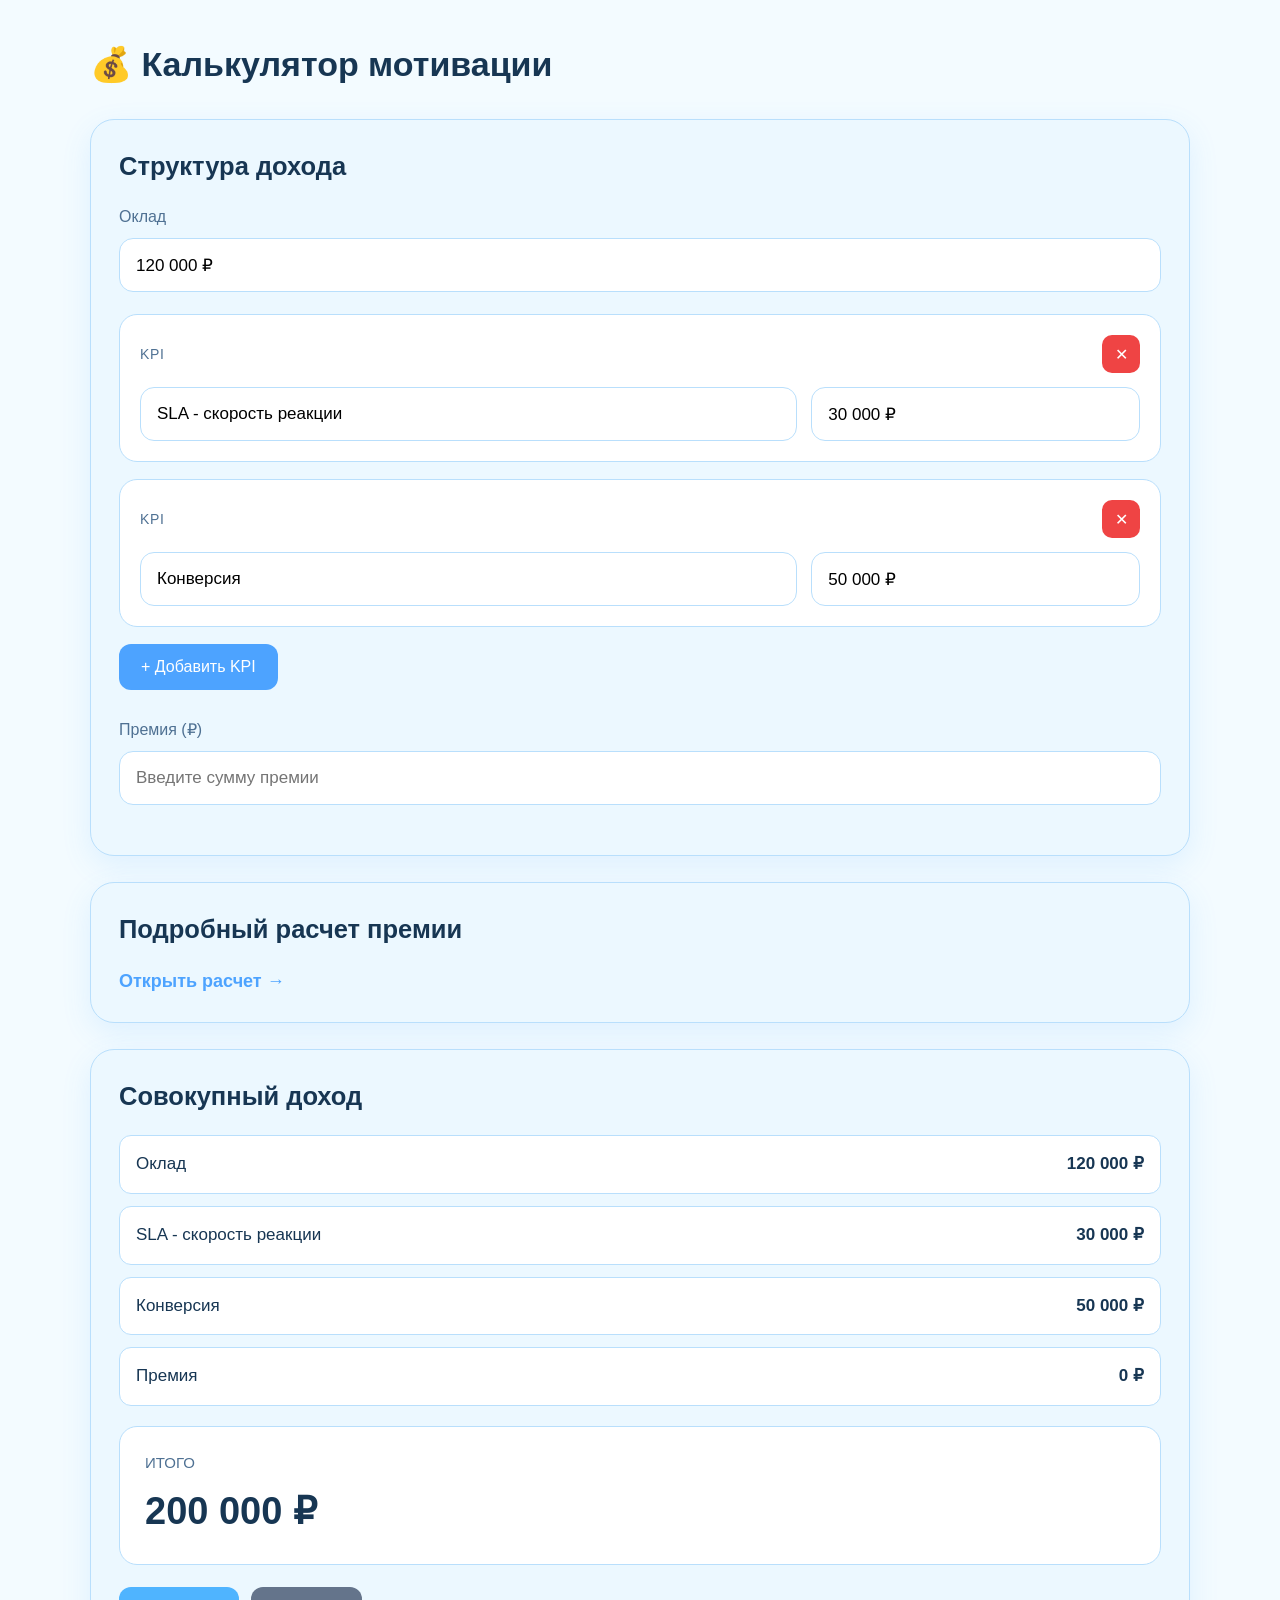
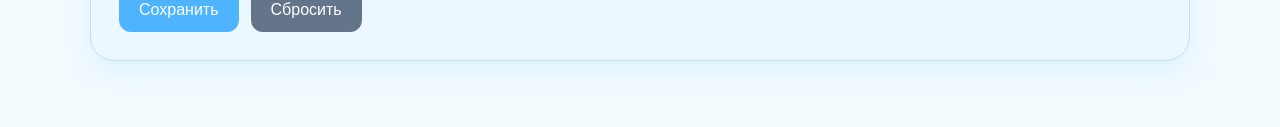
==== commit bf0c6534: "Add files via upload" ====
--- a/index.html
+++ b/index.html
@@ -21,12 +21,14 @@
 
         <div class="field-group">
 
-            <label>Оклад (₽)</label>
+            <label>Оклад</label>
 
             <input
-                type="number"
+                type="text"
                 id="salary"
-                value="120000"
+                class="money-input"
+                inputmode="numeric"
+                value="120 000 ₽"
                 placeholder="Введите оклад">
 
         </div>
@@ -48,9 +50,11 @@
             <label>Премия (₽)</label>
 
             <input
-                type="number"
+                type="text"
                 id="premiumAmount"
-                value="0"
+                class="money-input"
+                inputmode="numeric"
+                value=""
                 placeholder="Введите сумму премии">
 
         </div>
--- a/styles.css
+++ b/styles.css
@@ -1,10 +1,10 @@
 :root {
 
-    --bg: #ffffff;
-
-    --card: #f7fbff;
-
-    --card-hover: #eef7ff;
+    --bg: #f3fbff;
+
+    --card: #ecf8ff;
+
+    --card-hover: #dff2ff;
 
     --accent: #4da3ff;
 
@@ -14,11 +14,11 @@
 
     --danger: #ef4444;
 
-    --text: #1e3a5f;
-
-    --muted: #6b7f99;
-
-    --border: #d7e7f7;
+    --text: #173653;
+
+    --muted: #4f7193;
+
+    --border: #b9dffc;
 
 }
 
@@ -40,6 +40,10 @@
 
     padding: 40px;
 
+    font-size: 17px;
+
+    line-height: 1.45;
+
 }
 
 .container {
@@ -70,17 +74,23 @@
 
     border-radius: 24px;
 
-    padding: 24px;
-
-    margin-bottom: 24px;
-
-    box-shadow: 0 10px 30px rgba(77,163,255,.08);
+    padding: 28px;
+
+    margin-bottom: 26px;
+
+    box-shadow: 0 10px 30px rgba(77,163,255,.12);
 
 }
 
 .field-group {
 
-    margin-bottom: 20px;
+    margin-bottom: 22px;
+
+}
+
+.premium-block {
+
+    margin-top: 28px;
 
 }
 
@@ -88,231 +98,265 @@
 
     display: block;
 
-    margin-bottom: 8px;
+    margin-bottom: 10px;
 
     color: var(--muted);
 
+    font-size: 16px;
+
+}
+
+input {
+
+    width: 100%;
+
+    padding: 16px;
+
+    border-radius: 14px;
+
+    border: 1px solid var(--border);
+
+    background: white;
+
+    font-size: 17px;
+
+}
+
+input:focus {
+
+    outline: none;
+
+    border-color: var(--accent);
+
+}
+
+.kpi-card {
+
+    background: white;
+
+    border: 1px solid var(--border);
+
+    border-radius: 18px;
+
+    padding: 20px;
+
+    margin-bottom: 17px;
+
+    transition: .2s;
+
+}
+
+.kpi-card:hover {
+
+    background: var(--card-hover);
+
+}
+
+.kpi-header {
+
+    display: flex;
+
+    justify-content: space-between;
+
+    align-items: center;
+
+    gap: 12px;
+
+    margin-bottom: 14px;
+
+}
+
+.kpi-title {
+
     font-size: 14px;
 
-}
-
-input {
-
-    width: 100%;
-
-    padding: 14px;
-
-    border-radius: 14px;
+    color: var(--muted);
+
+    text-transform: uppercase;
+
+    letter-spacing: .05em;
+
+}
+
+.kpi-grid {
+
+    display: grid;
+
+    grid-template-columns: 2fr 1fr;
+
+    gap: 14px;
+
+}
+
+button {
+
+    border: none;
+
+    cursor: pointer;
+
+    transition: .2s;
+
+    font-size: 16px;
+
+    line-height: 1.2;
+
+}
+
+.add-btn {
+
+    display: inline-flex;
+
+    align-items: center;
+
+    justify-content: center;
+
+    background: var(--accent);
+
+    color: white;
+
+    padding: 13px 22px;
+
+    border-radius: 12px;
+
+}
+
+.add-btn:hover {
+
+    background: var(--accent-hover);
+
+}
+
+.delete-btn {
+
+    background: var(--danger);
+
+    color: white;
+
+    width: 38px;
+
+    height: 38px;
+
+    border-radius: 10px;
+
+    flex: 0 0 auto;
+
+}
+
+.metric {
+
+    background: white;
 
     border: 1px solid var(--border);
 
+    border-radius: 18px;
+
+    padding: 25px;
+
+    margin-top: 20px;
+
+}
+
+.metric-title {
+
+    color: var(--muted);
+
+    font-size: 15px;
+
+}
+
+.metric-value {
+
+    font-size: 38px;
+
+    font-weight: 700;
+
+    margin-top: 10px;
+
+}
+
+.income-breakdown {
+
+    display: flex;
+
+    flex-direction: column;
+
+    gap: 12px;
+
+}
+
+.income-row {
+
+    display: flex;
+
+    justify-content: space-between;
+
+    align-items: center;
+
+    gap: 16px;
+
     background: white;
 
-    font-size: 15px;
-
-}
-
-input:focus {
-
-    outline: none;
-
-    border-color: var(--accent);
-
-}
-
-.kpi-card {
-
-    background: white;
+    padding: 16px;
+
+    border-radius: 12px;
 
     border: 1px solid var(--border);
 
-    border-radius: 18px;
-
-    padding: 18px;
-
-    margin-bottom: 15px;
-
-    transition: .2s;
-
-}
-
-.kpi-card:hover {
-
-    background: var(--card-hover);
-
-}
-
-.kpi-header {
+}
+
+.income-row span {
+
+    min-width: 0;
+
+    overflow-wrap: anywhere;
+
+}
+
+.income-row strong {
+
+    flex: 0 0 auto;
+
+}
+
+.footer {
 
     display: flex;
 
-    justify-content: space-between;
-
-    align-items: center;
-
-    margin-bottom: 12px;
-
-}
-
-.kpi-title {
-
-    font-size: 13px;
-
-    color: var(--muted);
-
-    text-transform: uppercase;
-
-    letter-spacing: .05em;
-
-}
-
-.kpi-grid {
-
-    display: grid;
-
-    grid-template-columns: 2fr 1fr;
+    flex-wrap: wrap;
 
     gap: 12px;
 
-}
-
-button {
-
-    border: none;
-
-    cursor: pointer;
-
-    transition: .2s;
-
-}
-
-.add-btn {
-
-    background: var(--accent);
+    margin-top: 22px;
+
+}
+
+.save-btn {
+
+    background: var(--success);
 
     color: white;
 
-    padding: 12px 20px;
+    padding: 13px 20px;
 
     border-radius: 12px;
 
 }
 
-.add-btn:hover {
-
-    background: var(--accent-hover);
-
-}
-
-.delete-btn {
-
-    background: var(--danger);
+.reset-btn {
+
+    background: #64748b;
 
     color: white;
 
-    width: 36px;
-
-    height: 36px;
-
-    border-radius: 10px;
-
-}
-
-.metric {
-
-    background: white;
-
-    border: 1px solid var(--border);
-
-    border-radius: 18px;
-
-    padding: 25px;
-
-    margin-top: 20px;
-
-}
-
-.metric-title {
-
-    color: var(--muted);
-
-    font-size: 13px;
-
-}
-
-.metric-value {
-
-    font-size: 38px;
-
-    font-weight: 700;
-
-    margin-top: 10px;
-
-}
-
-.income-breakdown {
-
-    display: flex;
-
-    flex-direction: column;
-
-    gap: 10px;
-
-}
-
-.income-row {
-
-    display: flex;
-
-    justify-content: space-between;
-
-    background: white;
-
-    padding: 14px;
+    padding: 13px 20px;
 
     border-radius: 12px;
 
-    border: 1px solid var(--border);
-
-}
-
-.footer {
-
-    display: flex;
-
-    gap: 10px;
-
-    margin-top: 20px;
-
-}
-
-.save-btn {
-
-    background: var(--success);
-
-    color: white;
-
-    padding: 12px 18px;
-
-    border-radius: 12px;
-
-}
-
-.reset-btn {
-
-    background: #64748b;
-
-    color: white;
-
-    padding: 12px 18px;
-
-    border-radius: 12px;
-
 }
 
 #linkPreview {
 
-    margin-top: 12px;
+    margin-top: 4px;
 
 }
 
@@ -322,6 +366,16 @@
 
     text-decoration: none;
 
+    font-size: 18px;
+
+    font-weight: 600;
+
+}
+
+#linkPreview a:hover {
+
+    color: var(--accent-hover);
+
 }
 
 @media(max-width:768px){
@@ -330,14 +384,30 @@
 
         padding:15px;
 
+        font-size:16px;
+
     }
 
+    .card{
+
+        padding:22px;
+
+    }
+
     .kpi-grid{
 
         grid-template-columns:1fr;
 
     }
 
+    .income-row{
+
+        align-items:flex-start;
+
+        flex-direction:column;
+
+    }
+
     .metric-value{
 
         font-size:28px;
